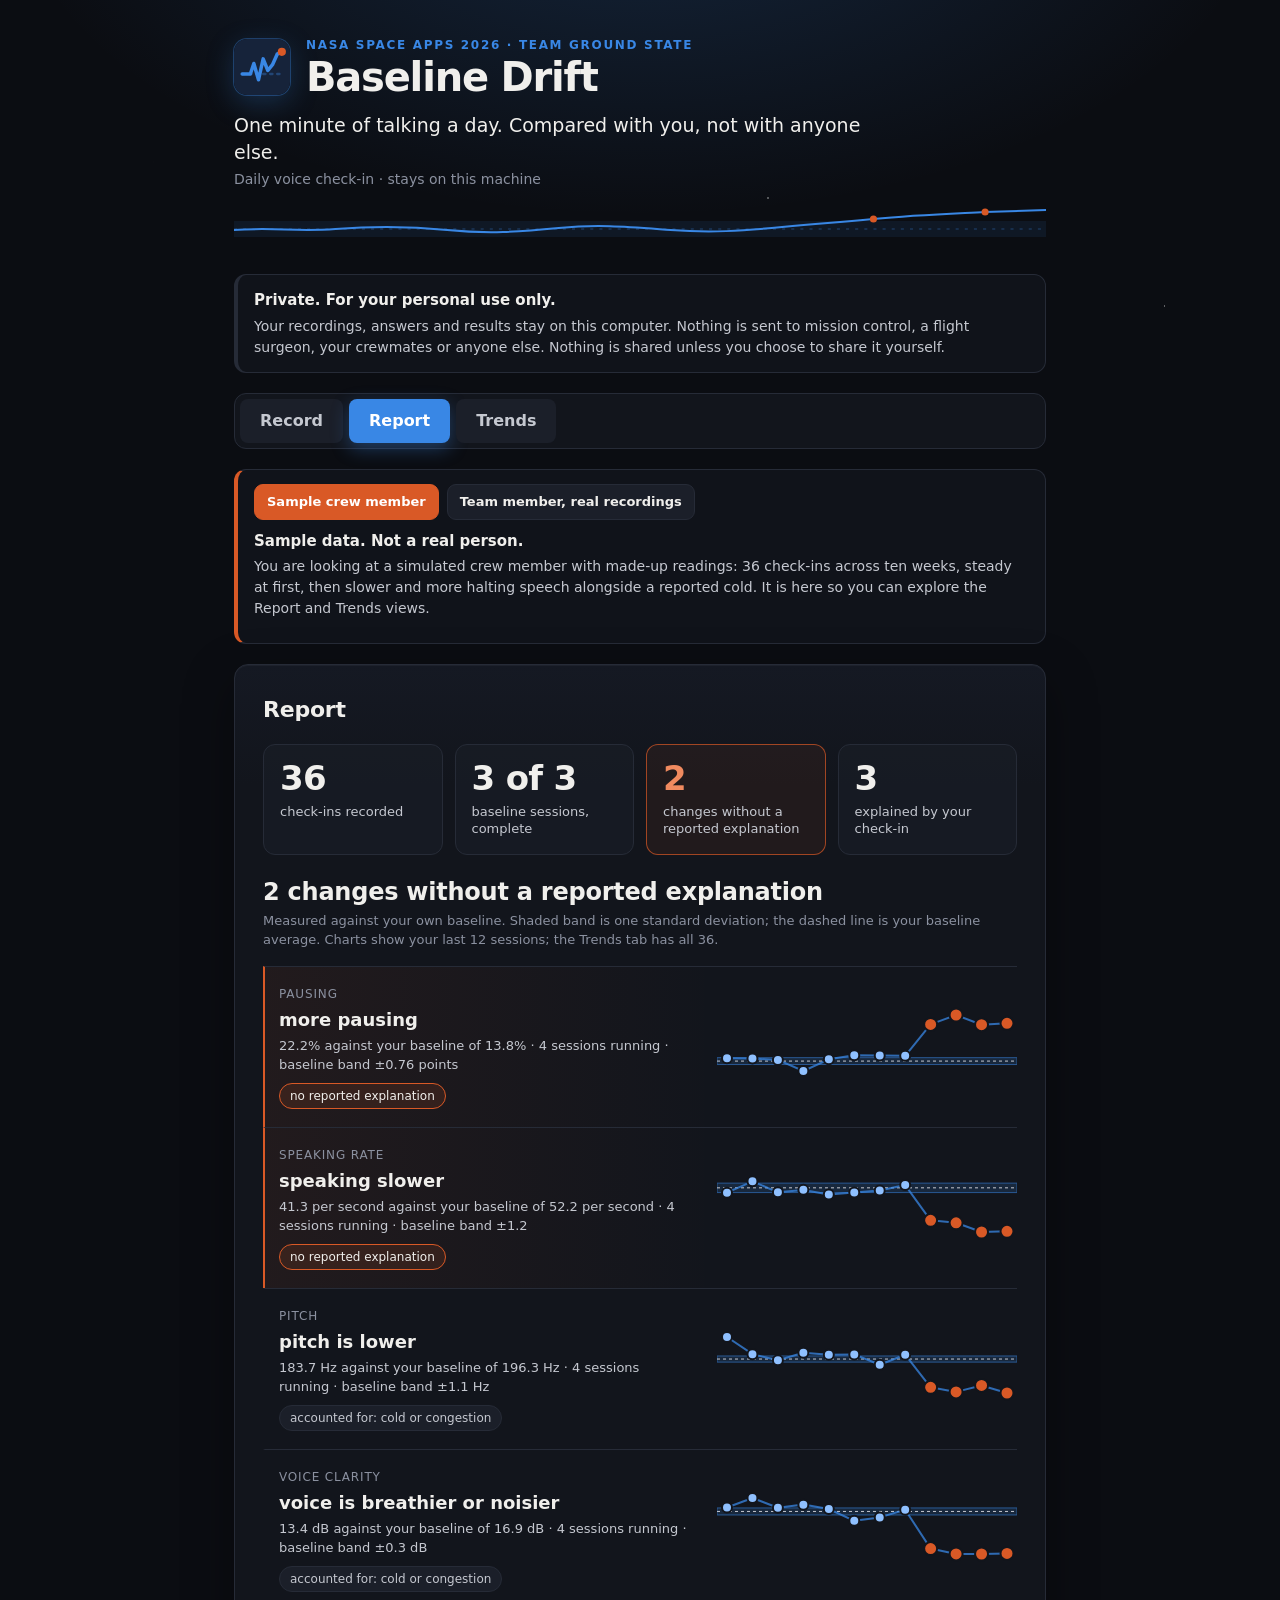
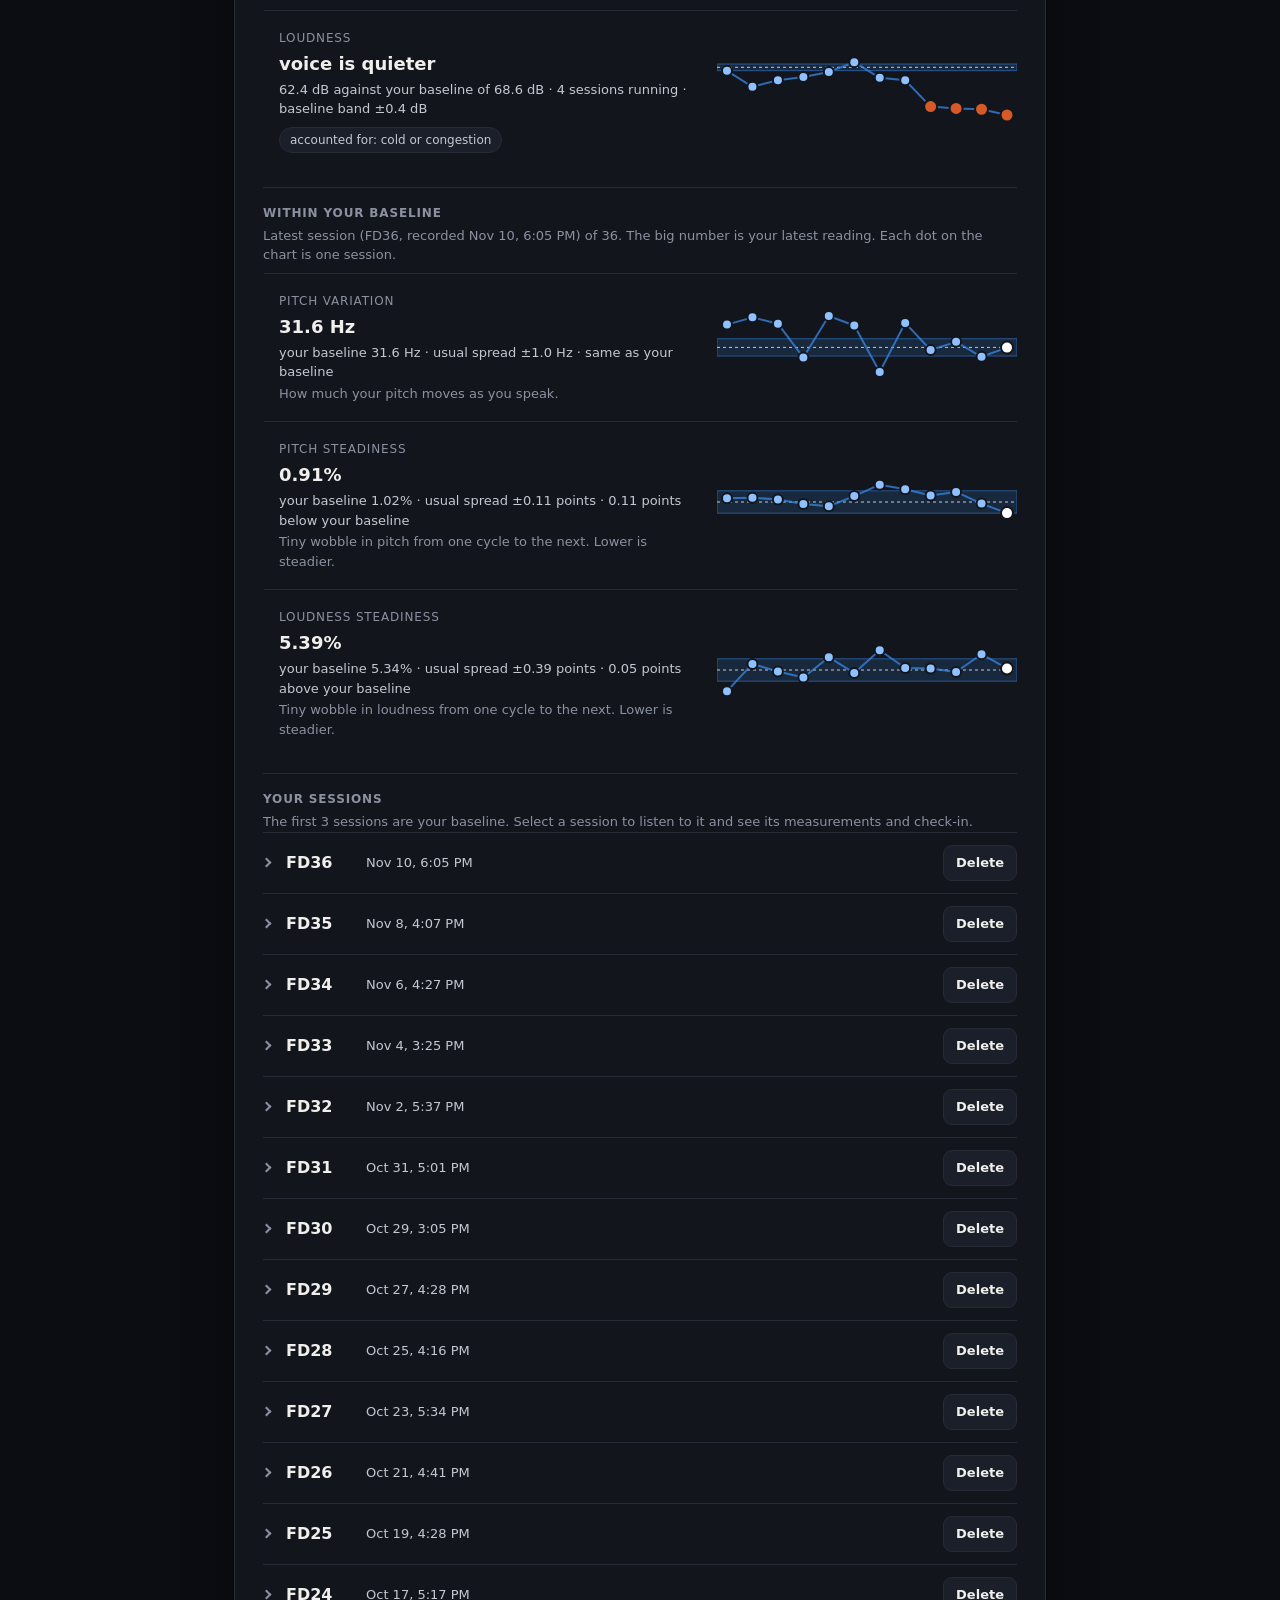
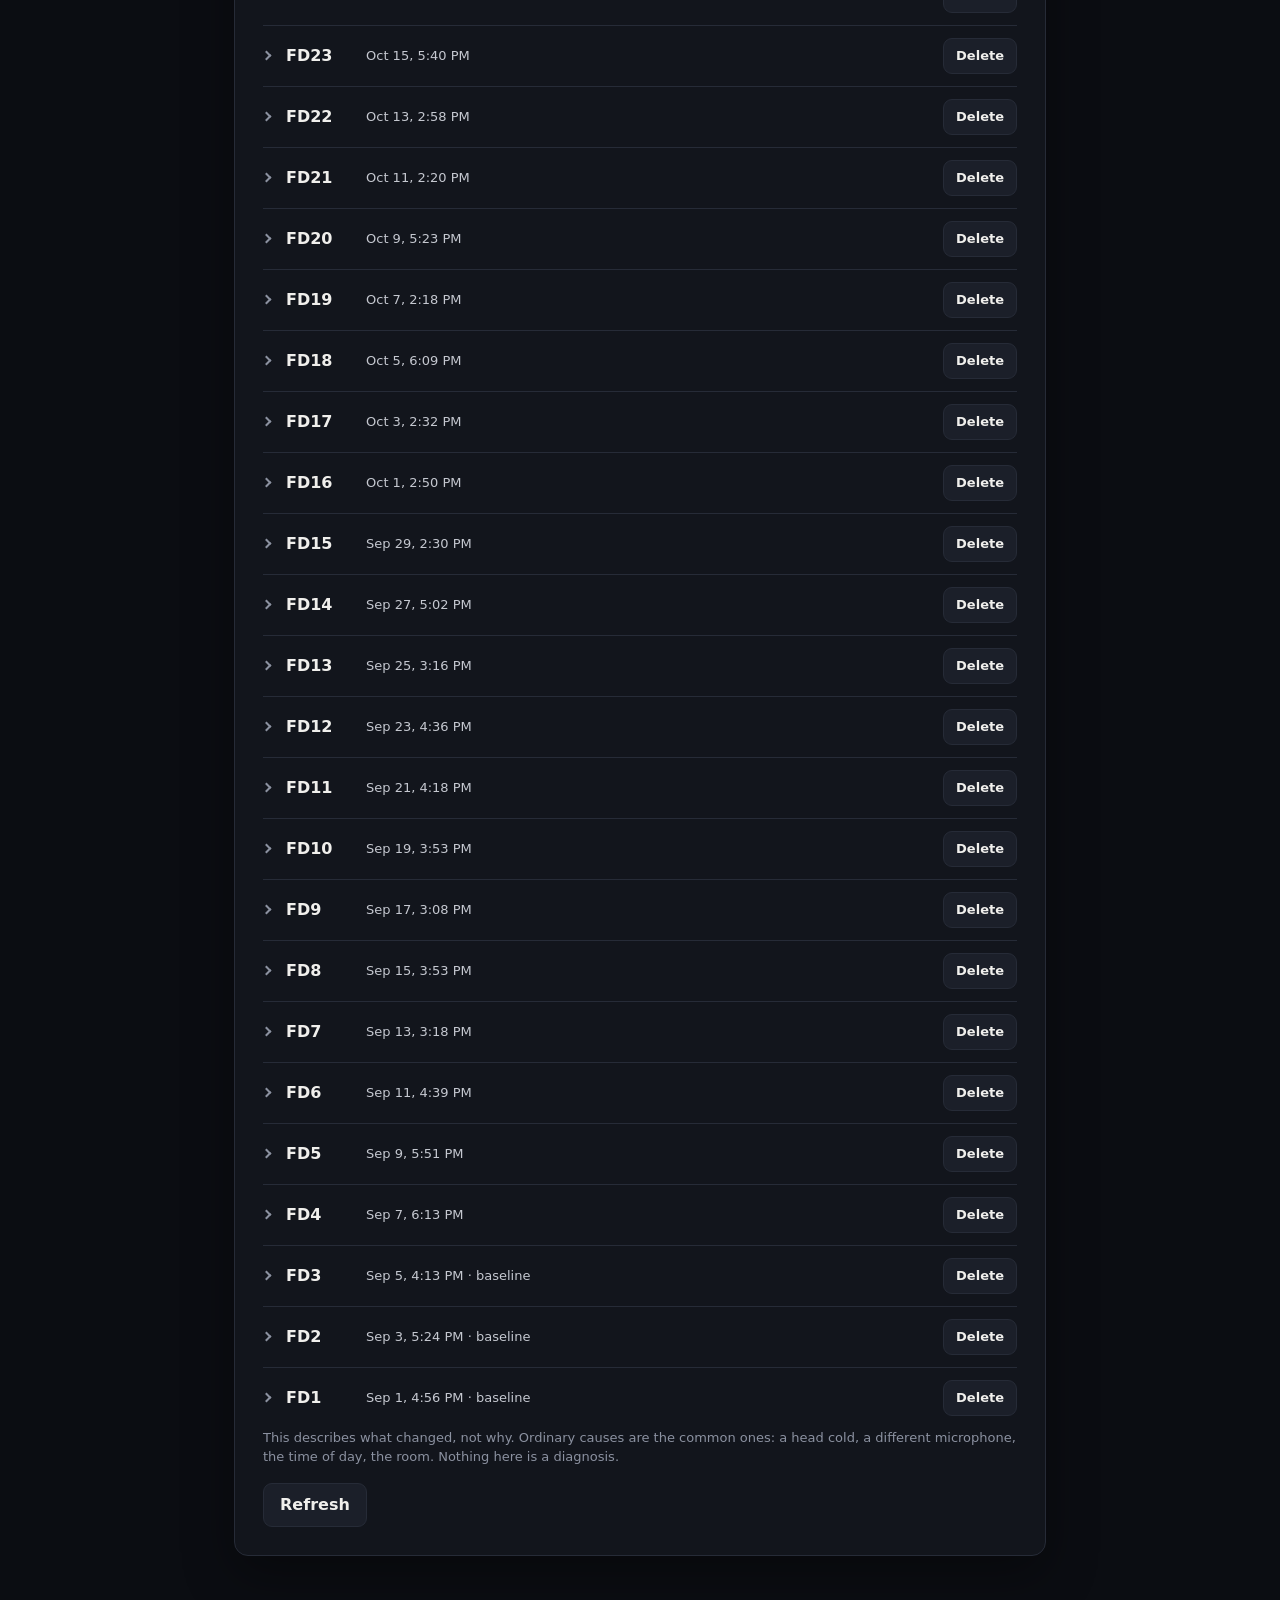
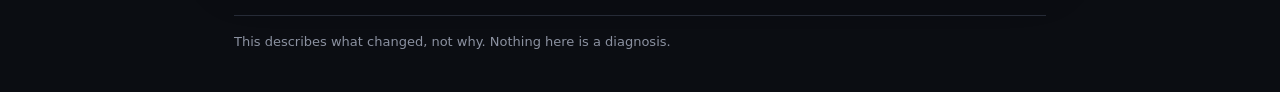
==== docs/try/index.html @ 5d450f28 "A bolder, more finished look for the app A brand mark and header, a night-sky page, raised panels, a" ====
<!doctype html>
<html lang="en">
<head>
<meta charset="utf-8">
<meta name="viewport" content="width=device-width, initial-scale=1">
<link rel="icon" href="data:image/svg+xml,%3Csvg%20xmlns='http://www.w3.org/2000/svg'%20viewBox='0%200%2032%2032'%3E%3Crect%20width='32'%20height='32'%20rx='6'%20fill='%23121211'/%3E%3Cpath%20d='M6%2020L11%2020L13%2010L16%2024L19%2014L22%2020L26%2020'%20fill='none'%20stroke='%233987e5'%20stroke-width='2.5'%20stroke-linecap='round'%20stroke-linejoin='round'/%3E%3C/svg%3E">
<title>Baseline Drift</title>
<link rel="stylesheet" href="styles.css">
</head>
<body>
<main class="wrap">
  <header class="masthead">
    <div class="brand">
      <svg class="mark" viewBox="0 0 48 48" aria-hidden="true">
        <rect width="48" height="48" rx="11" fill="#16233a"/>
        <path d="M7 30H41" stroke="#3987e5" stroke-opacity="0.35" stroke-width="2" stroke-dasharray="2 4" stroke-linecap="round"/>
        <path d="M7 30H14L17 21L21 35L25 17L29 27L33 22L37 13L41 11" fill="none" stroke="#3987e5" stroke-width="3" stroke-linecap="round" stroke-linejoin="round"/>
        <circle cx="41" cy="11" r="3.5" fill="#d95926"/>
      </svg>
      <div>
        <p class="eyebrow">NASA Space Apps 2026 · Team Ground State</p>
        <h1>Baseline Drift</h1>
      </div>
    </div>
    <p class="tagline">One minute of talking a day. Compared with you, not with anyone else.</p>
    <p id="masthead-sub" class="sub">Daily voice check-in · stays on this machine</p>
    <svg class="horizon" viewBox="0 0 800 46" preserveAspectRatio="none" aria-hidden="true">
      <rect x="0" y="15" width="800" height="16" fill="#3987e5" opacity="0.09"/>
      <path d="M0 23H800" stroke="#3987e5" stroke-opacity="0.4" stroke-dasharray="3 6"/>
      <path class="trace" d="M0 24C40 21 60 26 100 23S170 20 210 24S280 26 320 22S390 21 430 24S500 25 540 21S590 17 630 13S700 8 740 6L800 4" fill="none" stroke="#3987e5" stroke-width="2" stroke-linecap="round"/>
      <circle cx="630" cy="13" r="3.5" fill="#d95926"/><circle cx="740" cy="6" r="3.5" fill="#d95926"/>
    </svg>
  </header>
  <aside id="privacy" class="privacy" aria-label="Privacy">
    <p id="privacy-title" class="privacy-title">Private. For your personal use only.</p>
    <p id="privacy-body">Your recordings, answers and results stay on this computer. Nothing is sent to mission control, a flight surgeon, your crewmates or anyone else. Nothing is shared unless you choose to share it yourself.</p>
  </aside>
  <nav class="tabs" aria-label="Sections">
    <button id="nav-record" type="button" class="secondary" aria-current="page">Record</button>
    <button id="nav-report" type="button" class="secondary">Report</button>
    <button id="nav-trends" type="button" class="secondary">Trends</button>
    <button id="sample-on" type="button" class="secondary sample-link">See a sample report</button>
  </nav>
  <aside id="sample-banner" class="privacy sample" aria-label="Sample data" hidden>
    <div id="dataset-switch" class="actions" role="group" aria-label="Whose data to show" hidden>
      <button type="button" class="secondary small dataset" data-dataset="sample" aria-pressed="true">Sample crew member</button>
      <button type="button" class="secondary small dataset" data-dataset="real" aria-pressed="false">Team member, real recordings</button>
    </div>
    <p id="sample-title" class="privacy-title">Sample data. Not a real person.</p>
    <p id="sample-body">You are looking at a simulated crew member with made-up readings: 36 check-ins across ten weeks, steady at first, then slower and more halting speech alongside a reported cold. It is here so you can explore the Report and Trends views.</p>
    <div class="actions"><button id="sample-off" type="button" class="secondary">Back to my own data</button></div>
  </aside>
  <section id="record" class="panel" aria-labelledby="record-title">
    <h2 id="record-title">Record</h2>
    <aside class="privacy" aria-label="About this preview">
      <p class="privacy-title">Try the check-in here. Your voice is not measured or kept.</p>
      <p>You can record the three takes, play them back and fill in the check-in. The audio never leaves this browser tab and is discarded. Measuring a voice needs Baseline Drift running on your own computer, which is also what keeps recordings private, so the report you see afterwards is the sample. To have your own voice measured without installing anything, open the <a href="https://acmross.github.io/baseline-drift/demo/">hosted demo</a>. To run it privately on your own computer, follow the steps at <a href="https://github.com/acmross/baseline-drift#try-it">https://github.com/acmross/baseline-drift</a>.</p>
    </aside>
    <div class="field">
      <label for="subject">Crew member</label>
      <input id="subject" name="subject" value="AMANDA" autocomplete="off" spellcheck="false">
    </div>
    <div class="field">
      <label for="session-label">Flight day</label>
      <input id="session-label" name="session" type="number" min="1" max="9999" step="1" value="1" inputmode="numeric" autocomplete="off">
    </div>
    <ol id="take-steps" class="steps">
      <li class="step" data-take="vowel">
        <span class="step-n">1</span>
        <div class="step-body">
          <p class="step-title">Sustained "ah" <span class="step-len">about 5 seconds</span></p>
          <p id="vowel-instruction" class="instruction">Take a normal breath and hold 'ah' at a comfortable, steady pitch and volume until you run out of comfortable breath.</p>
        </div>
        <div class="step-side">
          <span class="step-state">Not recorded</span>
          <button type="button" class="secondary take-button" data-take="vowel">Record</button>
        </div>
      </li>
      <li class="step" data-take="passage">
        <span class="step-n">2</span>
        <div class="step-body">
          <p class="step-title">Fixed passage <span class="step-len">up to 30 seconds</span></p>
          <p class="instruction">Read this aloud at your own pace. There is no need to rush. The text appears when this take begins.</p>
          <div id="passage-text" class="passage" hidden>Commander's log, day forty. Sixteen sunrises today and I just caught three of them. The coffee floats and the plants are leaning toward the window again. We flushed the pump, checked the hatch seals, and measured the garden. The ship is in one piece and the stars are where we left them this evening. Signing off until tomorrow.</div>
        </div>
        <div class="step-side">
          <span class="step-state">Not recorded</span>
          <button type="button" class="secondary take-button" data-take="passage">Record</button>
        </div>
      </li>
      <li class="step" data-take="free">
        <span class="step-n">3</span>
        <div class="step-body">
          <p class="step-title">Free speech <span class="step-len">30 seconds</span></p>
          <p id="free-prompt" class="instruction">Talk through these in your own words. There are no wrong answers.</p>
          <ul class="prompts">
            <li>How did you sleep?</li>
            <li>Any cold, congestion, sore throat or coughing?</li>
            <li>Any unusual pain or discomfort?</li>
            <li>Anything else about how you are doing today?</li>
          </ul>
        </div>
        <div class="step-side">
          <span class="step-state">Not recorded</span>
          <button type="button" class="secondary take-button" data-take="free">Record</button>
        </div>
      </li>
    </ol>
    <p id="record-error" class="error" role="alert" hidden></p>
    <div id="take-live">
    <p id="take-status" role="status" aria-live="polite">Record each take with its own button, in any order. Save the session when you are done.</p>
    <canvas id="scope" class="scope" width="640" height="72" aria-hidden="true"></canvas>
    <div id="level-meter" class="meter" role="meter" aria-label="Microphone level"
         aria-valuemin="0" aria-valuemax="100" aria-valuenow="0"><span></span></div>
    <div id="take-countdown" aria-live="assertive" hidden></div>
    </div>
    <div class="actions">
      <button id="save-session" type="button" disabled>Save session</button>
      <button id="to-checkin" type="button" class="secondary" disabled>Continue to check-in</button>
    </div>
    <div class="actions">
      <button id="retry-upload" type="button" class="secondary" hidden>Retry upload</button>
      <button id="replace-session" type="button" class="secondary" hidden>Replace saved session</button>
    </div>
  </section>
  <section id="checkin" class="panel" hidden aria-labelledby="checkin-title">
    <h2 id="checkin-title">Check-in</h2>
    <p class="sub">Tick anything that applies today, or leave it all blank. Answers are context, not a diagnosis.</p>
    <form id="checkin-form">
      <fieldset class="checks">
        <legend>Today I have</legend>
        <label class="check"><input type="checkbox" data-field="cold_or_congestion" value="a cold"> A cold</label>
        <label class="check"><input type="checkbox" data-field="cold_or_congestion" value="congestion"> Congestion</label>
        <label class="check"><input type="checkbox" data-field="cold_or_congestion" value="a sore throat"> A sore throat</label>
        <label class="check"><input type="checkbox" data-field="cough" value="coughing"> Coughing</label>
        <label class="check"><input type="checkbox" id="pain-check" data-field="unusual_pain" value="unusual pain"> Unusual pain or discomfort</label>
      </fieldset>
      <div class="field" id="pain-where-field" hidden>
        <label for="pain-where">Where is the pain?</label>
        <input id="pain-where" autocomplete="off">
      </div>
      <fieldset class="checks">
        <legend>Recording setup</legend>
        <label class="check"><input type="checkbox" data-field="setup_changed" value="different"> Different microphone or room than usual</label>
      </fieldset>
      <fieldset class="checks">
        <legend>Position while recording</legend>
        <label class="check"><input type="radio" name="posture" data-field="posture" value="sitting"> Sitting</label>
        <label class="check"><input type="radio" name="posture" data-field="posture" value="standing"> Standing</label>
        <label class="check"><input type="radio" name="posture" data-field="posture" value="reclined"> Reclined</label>
        <label class="check"><input type="radio" name="posture" data-field="posture" value="floating"> Floating</label>
      </fieldset>
      <div class="field">
        <label for="sleep-hours">Hours of sleep last night</label>
        <input id="sleep-hours" data-field="sleep_hours" type="number" min="0" max="24" step="0.5" inputmode="decimal" autocomplete="off">
      </div>
      <div class="field">
        <label for="anything-else">Anything else worth recording</label>
        <input id="anything-else" data-field="anything_else" autocomplete="off">
      </div>
      <div class="actions">
        <button id="checkin-save" type="submit">Save check-in</button>
        <button id="to-report" type="button" class="secondary" disabled>Open report</button>
      </div>
    </form>
  </section>
  <section id="report" class="panel" hidden aria-labelledby="report-title">
    <h2 id="report-title">Report</h2>
    <div id="report-stats" class="stats" hidden></div>
    <div id="report-headline" class="headline"></div>
    <p id="baseline-note" class="sub"></p>
    <div id="report-list" class="report-list"></div>
    <div class="actions">
      <button id="report-refresh" type="button" class="secondary">Refresh</button>
    </div>
  </section>
  <section id="trends" class="panel" hidden aria-labelledby="trends-title">
    <h2 id="trends-title">Trends</h2>
    <p class="sub">Each measure over time, against your own baseline. Shaded band is one standard deviation around your baseline average.</p>
    <div class="actions" role="group" aria-label="Group readings by">
      <button type="button" class="secondary trend-group" data-group="session" aria-pressed="true">Every session</button>
      <button type="button" class="secondary trend-group" data-group="week" aria-pressed="false">Weekly average</button>
      <button type="button" class="secondary trend-group" data-group="month" aria-pressed="false">Monthly average</button>
    </div>
    <p id="trends-note" class="sub"></p>
    <div id="trends-list" class="report-list"></div>
  </section>
  <div id="status" role="status" aria-live="polite"></div>
  <dialog id="confirm-delete" aria-labelledby="confirm-delete-title">
    <form method="dialog">
      <h2 id="confirm-delete-title">Delete this session?</h2>
      <p id="confirm-delete-text"></p>
      <div class="actions">
        <button value="cancel" class="secondary" autofocus>Cancel</button>
        <button value="delete" class="danger">Delete session</button>
      </div>
    </form>
  </dialog>
  <footer class="footer">
    <p class="sub">This describes what changed, not why. Nothing here is a diagnosis.</p>
  </footer>
</main>
<script>window.BASELINE_DRIFT_STATIC = true;</script>
<script src="app.js"></script>
</body>
</html>
---- docs/try/styles.css ----
:root {
  --surface-0: #121211;
  --surface-1: #1a1a19;
  --surface-2: #232322;
  --text-primary: #f0efec;
  --text-secondary: #c3c2b7;
  --text-muted: #8a897f;
  --series-1: #3987e5;
  --series-1-strong: #2f6fc4;
  --accent: #d95926;
  --line: #32322f;
  --line-strong: #6f6f69;
  --space-1: 4px;
  --space-2: 8px;
  --space-3: 16px;
  --space-4: 24px;
  --space-5: 40px;
  --radius: 6px;
}
* { box-sizing: border-box; }
body {
  margin: 0; background: var(--surface-0); color: var(--text-primary);
  font: 15px/1.5 ui-sans-serif, system-ui, -apple-system, "Segoe UI", sans-serif;
}
.wrap { max-width: 760px; margin: 0 auto; padding: var(--space-5) var(--space-4); }
.masthead { border-bottom: 1px solid var(--line); padding-bottom: var(--space-3); margin-bottom: var(--space-4); }
h1 { font-size: 19px; margin: 0 0 var(--space-1); font-weight: 600; letter-spacing: -0.01em; }
.sub { color: var(--text-muted); font-size: 13px; margin: 0; }
h2 { font-size: 16px; margin: 0 0 var(--space-3); font-weight: 600; }
.panel { background: var(--surface-1); border: 1px solid var(--line); border-radius: var(--radius); padding: var(--space-4); }
#status { margin-top: var(--space-3); color: var(--text-secondary); font-size: 13px; min-height: 1.5em; }
button {
  min-height: 44px; min-width: 44px; padding: 0 var(--space-3);
  background: var(--series-1-strong); color: #fff; border: 0; border-radius: var(--radius);
  font: inherit; cursor: pointer;
}
button.secondary { background: var(--surface-2); color: var(--text-primary); border: 1px solid var(--line); }
button:disabled { opacity: 0.45; cursor: not-allowed; }
button:focus-visible, a:focus-visible { outline: 2px solid var(--text-primary); outline-offset: 2px; }
a { color: var(--series-1); }
.field { display: grid; gap: var(--space-1); margin-bottom: var(--space-3); }
label { font-size: 12px; text-transform: uppercase; letter-spacing: 0.07em; color: var(--text-muted); }
input {
  min-height: 44px; padding: 0 var(--space-2); background: var(--surface-2);
  color: var(--text-primary); border: 1px solid var(--line-strong); border-radius: var(--radius);
  font: inherit;
}
.instruction { color: var(--text-secondary); font-size: 13px; margin: 0 0 var(--space-2); }
.passage {
  max-height: 190px; overflow-y: auto; margin: var(--space-2) 0 var(--space-3);
  padding: var(--space-3); border: 1px solid var(--line); border-radius: var(--radius);
  background: var(--surface-2); color: var(--text-primary); font-size: 15px; line-height: 1.7;
}
#take-countdown {
  display: flex; align-items: center; justify-content: center; min-height: 56px;
  margin-top: var(--space-3); color: var(--text-primary); font-size: 28px; font-weight: 600;
}
#take-countdown[hidden] { display: none; }
.error {
  margin: var(--space-2) 0 0; padding: var(--space-2) var(--space-3);
  border-left: 2px solid var(--accent); background: var(--surface-2);
  color: var(--text-primary); font-size: 13px;
}
.error[hidden] { display: none; }
.meter { height: 8px; background: var(--surface-2); border-radius: 4px; overflow: hidden; margin: var(--space-3) 0; }
.meter span { display: block; height: 100%; width: 0; background: var(--series-1); transition: width 80ms linear; }
.actions { display: flex; flex-wrap: wrap; gap: var(--space-2); margin-top: var(--space-3); }
.tabs { display: flex; gap: var(--space-2); margin: 0 0 20px; }
.tabs button[aria-current="page"] { background: var(--series-1); border-color: var(--series-1); color: #fff; }
.footer { margin-top: var(--space-4); border-top: 1px solid var(--line); padding-top: var(--space-3); }
.headline { font-size: 17px; font-weight: 600; margin: var(--space-3) 0 var(--space-1); }
.report-list { margin-top: var(--space-3); }
.row {
  display: flex; gap: var(--space-4); align-items: center; justify-content: space-between;
  padding: var(--space-3) 0 var(--space-3) 14px; border-top: 1px solid var(--line);
  border-left: 2px solid transparent;
}
.row.open-row { border-left-color: var(--accent); }
.row .label { font-size: 12px; text-transform: uppercase; letter-spacing: 0.07em; color: var(--text-muted); margin-bottom: 3px; }
.row .phrase { font-size: 16px; font-weight: 600; margin-bottom: 3px; }
.row .detail { color: var(--text-secondary); font-size: 13px; }
.tag { display: inline-block; margin-top: var(--space-2); font-size: 12px; padding: 2px 8px; border-radius: 3px; border: 1px solid var(--line); background: var(--surface-2); }
.tag.explained { color: var(--text-secondary); }
.tag.open { color: var(--text-primary); border-color: var(--accent); }
.spark { flex: 0 0 auto; }
.stable-list { margin-top: var(--space-3); padding-top: var(--space-3); border-top: 1px solid var(--line); }
.stable-list h3 { margin: 0 0 var(--space-1); font-size: 12px; text-transform: uppercase; letter-spacing: 0.07em; color: var(--text-muted); }
.band { fill: rgba(57, 135, 229, 0.16); stroke: rgba(57, 135, 229, 0.55); stroke-width: 1; }
.meanline { stroke: var(--text-secondary); stroke-width: 1; stroke-dasharray: 3 3; opacity: 1; }
.series { fill: none; stroke: var(--series-1); stroke-width: 2; stroke-linejoin: round; stroke-linecap: round; opacity: 0.75; }
.dot { fill: #8fc0ff; stroke: var(--surface-1); stroke-width: 2; }
.dot.latest { fill: #ffffff; }
.dot.flag { fill: var(--accent); }
@media (prefers-reduced-motion: reduce) { * { transition: none !important; animation: none !important; } }

/* One card per take, so it is always clear which take is live. */
.steps { list-style: none; padding: 0; margin: var(--space-3) 0; display: flex; flex-direction: column; gap: var(--space-2); }
.step { display: flex; gap: var(--space-3); align-items: flex-start; padding: var(--space-3); border: 1px solid var(--line); border-radius: 8px; }
.step.active { border-color: var(--series-1); }
.step-n { flex: 0 0 28px; height: 28px; border-radius: 50%; background: var(--surface-2); display: grid; place-items: center; font-size: 13px; font-weight: 600; }
.step.active .step-n, .step.done .step-n { background: var(--series-1); color: #fff; }
.step-body { flex: 1 1 auto; min-width: 0; }
.step-title { margin: 0 0 4px; font-weight: 600; }
.step-len { margin-left: 8px; font-weight: 400; font-size: 13px; color: var(--text-secondary); }
.step-side { flex: 0 0 auto; display: flex; flex-direction: column; align-items: flex-end; gap: 10px; }
.step-state { flex: 0 0 auto; font-size: 12px; letter-spacing: 0.06em; text-transform: uppercase; color: var(--text-secondary); }
.step.active .step-state { color: var(--text-primary); }

/* Check-in: tick any that apply. Each option is a pill with its own box. */
.checks { border: 0; padding: 0; margin: 0 0 var(--space-3); display: flex; flex-wrap: wrap; gap: 8px; }
.checks legend { width: 100%; padding: 0; margin-bottom: 8px; font-size: 12px; text-transform: uppercase; letter-spacing: 0.07em; color: var(--text-muted); }
.check { display: inline-flex; align-items: center; gap: 8px; min-height: 44px; padding: 0 14px; border: 1px solid var(--line-strong); border-radius: 999px; background: var(--surface-2); color: var(--text-primary); font-size: 14px; text-transform: none; letter-spacing: 0; cursor: pointer; }
.check input { min-height: 0; width: 18px; height: 18px; margin: 0; padding: 0; accent-color: var(--series-1); }
.check:has(input:checked) { border-color: var(--series-1); }
.check:focus-within { outline: 2px solid var(--text-primary); outline-offset: 2px; }

/* The privacy promise is the product, so it is stated on every screen. */
.privacy { margin: 0 0 20px; padding: 14px 16px; border: 1px solid var(--line-strong); border-left: 4px solid var(--series-1); border-radius: 8px; background: var(--surface-1); }
.privacy p { margin: 0; font-size: 13px; line-height: 1.5; color: var(--text-secondary); }
.privacy .privacy-title { margin-bottom: 4px; font-size: 14px; font-weight: 600; color: var(--text-primary); }

.prompts { margin: 6px 0 0; padding-left: 18px; color: var(--text-primary); font-size: 14px; line-height: 1.6; }

.row .hint { color: var(--text-muted); margin-top: 2px; }
.stable-list .row:first-of-type { margin-top: var(--space-2); }

/* Trends: one wide chart per measure. */
.trend-group[aria-pressed="true"] { background: var(--series-1); border-color: var(--series-1); color: #fff; }
.trend { padding: var(--space-3) 0; border-top: 1px solid var(--line); }
.trend-head { display: flex; justify-content: space-between; align-items: baseline; gap: var(--space-3); margin-bottom: 6px; }
.trend-head .label { white-space: nowrap; font-size: 12px; text-transform: uppercase; letter-spacing: 0.07em; color: var(--text-muted); }
.trend-head .latest { font-size: 16px; font-weight: 600; }
.trend-head .range { font-size: 13px; color: var(--text-secondary); }
.trend svg { display: block; width: 100%; height: auto; }
.trend .axis { fill: var(--text-muted); font-size: 11px; }
.trend .series { fill: none; stroke: var(--series-1); stroke-width: 2; }

/* Sample mode is always labelled, so made-up data is never mistaken for real. */
.sample-link { margin-left: auto; }
.privacy.sample { border-left-color: var(--accent); }
.privacy.sample .actions { margin-top: 10px; }

.session-row { display: flex; align-items: center; gap: var(--space-3); padding: 10px 0; border-top: 1px solid var(--line); }
.session-name { flex: 0 0 64px; font-weight: 600; text-align: left; }
.session-when { flex: 1 1 auto; color: var(--text-secondary); font-size: 13px; text-align: left; }
button.small { min-height: 36px; padding: 0 12px; font-size: 13px; }
button.danger { background: var(--accent); border-color: var(--accent); color: #fff; }

/* While a take runs, its countdown and level sit inside that take's card. */
#take-live.in-card { margin-top: var(--space-3); padding-top: var(--space-3); border-top: 1px solid var(--line); display: grid; grid-template-columns: auto 1fr; column-gap: var(--space-3); align-items: center; }
#take-live.in-card #take-countdown { grid-row: 1 / span 2; grid-column: 1; min-width: 72px; min-height: 0; margin: 0; font-size: 40px; color: var(--series-1); font-variant-numeric: tabular-nums; }
#take-live.in-card #take-status { grid-column: 2; margin: 0; }
#take-live.in-card .meter { grid-column: 2; margin: var(--space-2) 0 0; }

/* The sample button carries the same orange mark as the sample banner. */
.sample-link { border-left: 3px solid var(--accent) !important; }
.take-audio { display: block; width: 100%; max-width: 420px; height: 36px; margin-top: var(--space-2); color-scheme: dark; }
.session-detail { padding: 0 0 var(--space-3) 80px; }
.session-detail h4 { margin: var(--space-3) 0 6px; font-size: 12px; text-transform: uppercase; letter-spacing: 0.07em; color: var(--text-muted); font-weight: 600; }
.detail-line { display: flex; gap: var(--space-3); align-items: center; padding: 4px 0; font-size: 14px; }
.detail-line .k { flex: 0 0 46%; color: var(--text-secondary); }
.detail-line .v { flex: 1 1 auto; min-width: 0; }
.detail-line .take-audio { margin-top: 0; }
.session-open { flex: 1 1 auto; display: flex; align-items: center; gap: var(--space-3); min-height: 40px; padding: 0 var(--space-2); margin-left: calc(-1 * var(--space-2)); background: none; color: inherit; border: 0; border-radius: var(--radius); font: inherit; cursor: pointer; }
.session-open:hover { background: var(--surface-2); }
.session-arrow { flex: 0 0 auto; width: 7px; height: 7px; border-right: 2px solid var(--text-muted); border-bottom: 2px solid var(--text-muted); transform: rotate(-45deg); transition: transform 120ms; }
.session-open[aria-expanded="true"] .session-arrow { transform: rotate(45deg); }
.session-detail { padding-left: 31px; }
dialog { max-width: 420px; padding: var(--space-4); background: var(--surface-1); color: var(--text-primary); border: 1px solid var(--line-strong); border-radius: 10px; }
dialog::backdrop { background: rgba(0, 0, 0, 0.6); }
dialog p { margin: 0 0 var(--space-3); color: var(--text-secondary); font-size: 14px; line-height: 1.5; }
dialog .actions { justify-content: flex-end; }
#dataset-switch { margin: 0 0 10px; }
#dataset-switch[hidden] { display: none; }
.dataset[aria-pressed="true"] { background: var(--accent); border-color: var(--accent); color: #fff; }

/* ------------------------------------------------------------------------
   Look and feel. Everything above sets structure; this layer sets the
   character: a deep night-sky page, a clear brand, raised panels, and
   controls that respond. No external fonts or images, so it still works
   with the network down.
   ------------------------------------------------------------------------ */
:root {
  --surface-0: #0b0d12;
  --surface-1: #12151c;
  --surface-2: #1b1f29;
  --line: #262b37;
  --line-strong: #4a5263;
  --text-secondary: #c5c8d0;
  --text-muted: #8b91a0;
  --glow: rgba(57, 135, 229, 0.35);
  --radius: 10px;
}
body {
  font-size: 16px;
  background:
    radial-gradient(1px 1px at 12% 18%, rgba(255,255,255,0.55) 50%, transparent 51%),
    radial-gradient(1px 1px at 78% 9%, rgba(255,255,255,0.45) 50%, transparent 51%),
    radial-gradient(1.5px 1.5px at 91% 34%, rgba(255,255,255,0.35) 50%, transparent 51%),
    radial-gradient(1px 1px at 33% 6%, rgba(255,255,255,0.4) 50%, transparent 51%),
    radial-gradient(1px 1px at 6% 52%, rgba(255,255,255,0.3) 50%, transparent 51%),
    radial-gradient(1.5px 1.5px at 60% 22%, rgba(255,255,255,0.3) 50%, transparent 51%),
    radial-gradient(900px 480px at 50% -120px, rgba(57, 135, 229, 0.20), transparent 70%),
    var(--surface-0);
  background-attachment: fixed;
}
.wrap { max-width: 860px; padding-top: 36px; }

/* Brand */
.masthead { border-bottom: 0; padding-bottom: 0; margin-bottom: 22px; }
.brand { display: flex; align-items: center; gap: 16px; }
.mark { flex: 0 0 auto; width: 56px; height: 56px; border-radius: 13px; box-shadow: 0 0 0 1px rgba(57,135,229,0.35), 0 8px 28px rgba(57,135,229,0.25); }
.eyebrow { margin: 0 0 2px; font-size: 12px; font-weight: 600; letter-spacing: 0.14em; text-transform: uppercase; color: var(--series-1); }
h1 { font-size: 40px; line-height: 1.05; font-weight: 700; letter-spacing: -0.03em; margin: 0; }
.tagline { margin: 14px 0 4px; font-size: 19px; line-height: 1.4; color: var(--text-primary); max-width: 34em; }
.masthead .sub { font-size: 14px; }
.horizon { display: block; width: 100%; height: 46px; margin-top: 16px; }
.horizon .trace { stroke-dasharray: 1200; stroke-dashoffset: 1200; animation: draw-trace 2.4s ease-out 0.2s forwards; }
@keyframes draw-trace { to { stroke-dashoffset: 0; } }

/* Panels */
.panel { border-radius: 14px; padding: 28px; background: linear-gradient(180deg, #151923 0%, var(--surface-1) 120px); box-shadow: 0 1px 0 rgba(255,255,255,0.04) inset, 0 18px 50px rgba(0,0,0,0.35); }
h2 { font-size: 22px; letter-spacing: -0.01em; margin-bottom: 18px; }
.privacy { border-radius: 12px; border-color: var(--line); background: rgba(18, 21, 28, 0.8); }
.privacy p { font-size: 14px; }
.privacy .privacy-title { font-size: 15px; }

/* Tabs as one segmented control */
.tabs { gap: 6px; padding: 5px; background: var(--surface-1); border: 1px solid var(--line); border-radius: 12px; align-items: center; }
.tabs button { border: 0; background: transparent; color: var(--text-secondary); border-radius: 8px; padding: 0 20px; font-weight: 600; }
.tabs button:hover:not(:disabled) { background: var(--surface-2); color: var(--text-primary); transform: none; box-shadow: none; }
.tabs button[aria-current="page"] { background: var(--series-1); color: #fff; box-shadow: 0 6px 18px var(--glow); }
.tabs .sample-link { border: 1px solid var(--line) !important; border-left: 3px solid var(--accent) !important; background: transparent; font-weight: 500; }

/* Buttons */
button { border-radius: 9px; font-weight: 600; transition: transform 120ms ease, box-shadow 120ms ease, background 120ms ease; background: linear-gradient(180deg, #4a93ea, #2f6fc4); }
button:hover:not(:disabled) { transform: translateY(-1px); box-shadow: 0 8px 22px var(--glow); }
button:active:not(:disabled) { transform: translateY(0); }
button.secondary { background: var(--surface-2); }
button.secondary:hover:not(:disabled) { border-color: var(--line-strong); box-shadow: 0 6px 18px rgba(0,0,0,0.35); }
button.danger { background: linear-gradient(180deg, #e8693a, #c94d1f); }
.session-open, .session-open:hover { transform: none !important; box-shadow: none !important; font-weight: 400; }
input { border-radius: 9px; background: #0f1218; border-color: var(--line); }
input:focus { outline: 2px solid var(--series-1); outline-offset: 1px; border-color: var(--series-1); }

/* Take cards */
.step { border-radius: 12px; padding: 20px; background: rgba(27, 31, 41, 0.55); transition: border-color 160ms, box-shadow 160ms, background 160ms; }
.step.active { border-color: var(--series-1); background: rgba(57, 135, 229, 0.08); box-shadow: 0 0 0 3px rgba(57,135,229,0.18), 0 14px 40px rgba(57,135,229,0.16); }
.step.done { border-color: rgba(57, 135, 229, 0.45); }
.step-n { flex-basis: 34px; height: 34px; font-size: 15px; background: #0f1218; border: 1px solid var(--line); }
.step.active .step-n, .step.done .step-n { border-color: transparent; background: linear-gradient(180deg, #4a93ea, #2f6fc4); }
.step-title { font-size: 18px; }
.instruction { font-size: 14px; line-height: 1.55; }
.step-state { font-weight: 600; }
.step.active .step-state { color: var(--accent); }
.step.active .step-state::before { content: ""; display: inline-block; width: 9px; height: 9px; margin-right: 8px; border-radius: 50%; background: var(--accent); animation: pulse 1.1s ease-in-out infinite; }
.step.done .step-state { color: #7fb4f3; }
@keyframes pulse { 0%, 100% { opacity: 1; transform: scale(1); } 50% { opacity: 0.35; transform: scale(0.75); } }
.take-button { min-width: 104px; }
.step:not(.done) .take-button:not(:disabled) { background: linear-gradient(180deg, #4a93ea, #2f6fc4); border-color: transparent; color: #fff; }
.passage { font-size: 18px; line-height: 1.75; border-radius: 10px; background: #0f1218; max-height: 240px; }

/* Live voice trace */
.scope { display: none; width: 100%; height: 72px; border-radius: 8px; background: #0f1218; border: 1px solid var(--line); }
#take-live.in-card .scope { display: block; grid-column: 2; margin-top: 10px; }
#take-live.in-card #take-countdown { font-size: 46px; font-weight: 700; min-width: 92px; color: #5aa2f5; text-shadow: 0 0 24px var(--glow); }
.meter { height: 6px; }
.meter span { background: linear-gradient(90deg, #3987e5, #7fb4f3); }

/* Report */
.stats { display: grid; grid-template-columns: repeat(4, minmax(0, 1fr)); gap: 12px; margin-bottom: 22px; }
.stats[hidden] { display: none; }
.stat { padding: 16px; border: 1px solid var(--line); border-radius: 12px; background: rgba(27, 31, 41, 0.55); }
.stat-value { font-size: 34px; line-height: 1.05; font-weight: 700; letter-spacing: -0.02em; font-variant-numeric: tabular-nums; }
.stat-label { margin-top: 6px; font-size: 13px; line-height: 1.35; color: var(--text-secondary); }
.stat.flag { border-color: rgba(217, 89, 38, 0.7); background: rgba(217, 89, 38, 0.08); }
.stat.flag .stat-value { color: #f08a5f; }
.headline { font-size: 24px; line-height: 1.25; letter-spacing: -0.01em; }
.row { padding-top: 18px; padding-bottom: 18px; }
.row .phrase { font-size: 18px; }
.row.open-row { background: linear-gradient(90deg, rgba(217, 89, 38, 0.08), transparent 60%); }
.tag { border-radius: 999px; padding: 3px 10px; }
.tag.open { background: rgba(217, 89, 38, 0.12); }
.check { transition: border-color 120ms, background 120ms; }
.check:has(input:checked) { background: rgba(57, 135, 229, 0.14); }
.trend-head .latest { font-size: 18px; }
dialog { border-radius: 14px; box-shadow: 0 30px 80px rgba(0,0,0,0.6); }
.footer { color: var(--text-muted); }

@media (max-width: 640px) {
  h1 { font-size: 30px; }
  .stats { grid-template-columns: repeat(2, minmax(0, 1fr)); }
  .tabs { flex-wrap: wrap; }
}
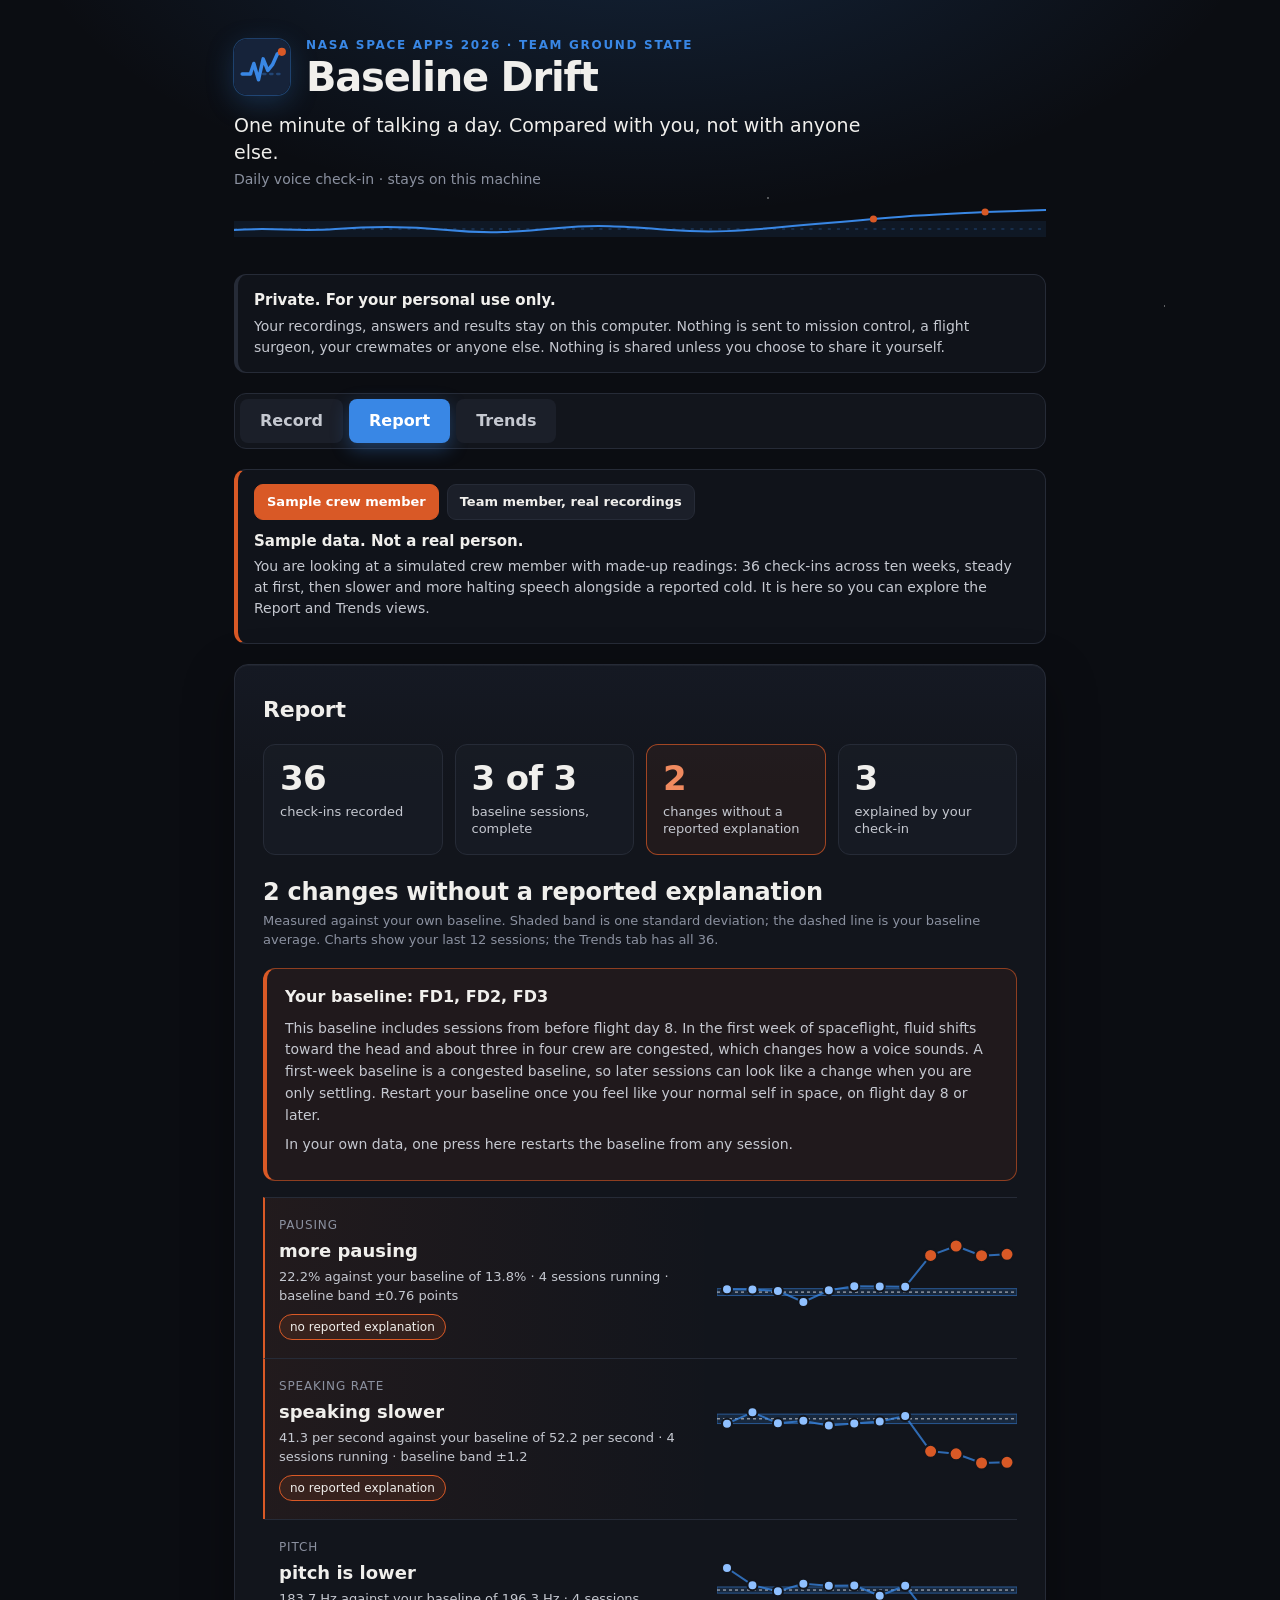
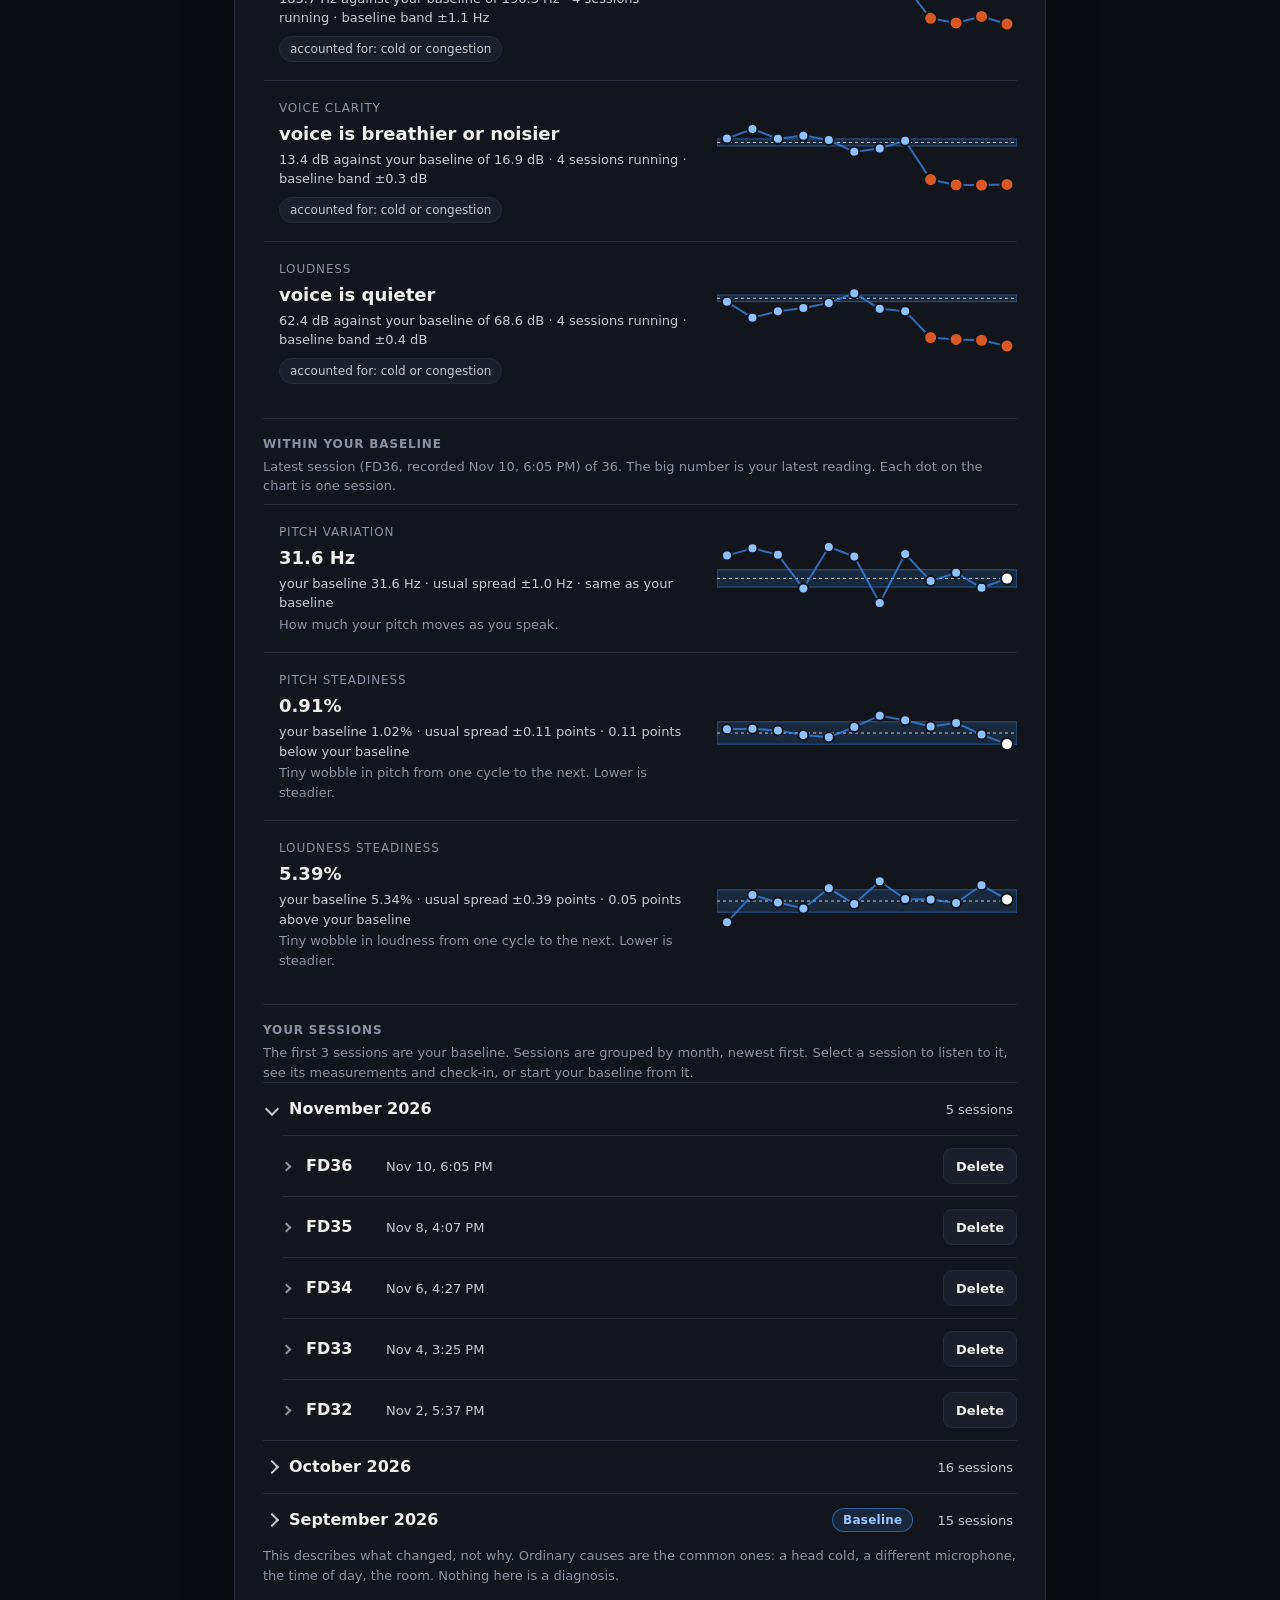
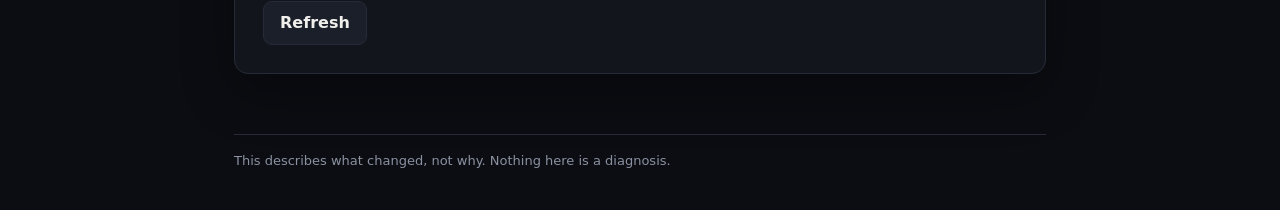
==== commit ea557f7b: "Say plainly that a first-week baseline is a congested one, and restart it in one press The report no" ====
--- a/docs/try/index.html
+++ b/docs/try/index.html
@@ -169,6 +169,7 @@
     <div id="report-stats" class="stats" hidden></div>
     <div id="report-headline" class="headline"></div>
     <p id="baseline-note" class="sub"></p>
+    <div id="baseline-card" class="baseline-card" hidden></div>
     <div id="report-list" class="report-list"></div>
     <div class="actions">
       <button id="report-refresh" type="button" class="secondary">Refresh</button>
--- a/docs/try/styles.css
+++ b/docs/try/styles.css
@@ -292,3 +292,41 @@
   .stats { grid-template-columns: repeat(2, minmax(0, 1fr)); }
   .tabs { flex-wrap: wrap; }
 }
+
+/* Sessions fold into one group per month. */
+.year { margin: 22px 0 6px; font-size: 20px; font-weight: 700; letter-spacing: -0.01em; }
+.month { border-top: 1px solid var(--line); }
+.month > summary { display: flex; align-items: center; gap: 12px; min-height: 52px; padding: 0 4px; cursor: pointer; list-style: none; border-radius: 8px; }
+.month > summary::-webkit-details-marker { display: none; }
+.month > summary::before { content: ""; flex: 0 0 auto; width: 8px; height: 8px; border-right: 2px solid var(--text-secondary); border-bottom: 2px solid var(--text-secondary); transform: rotate(-45deg); transition: transform 120ms; }
+.month[open] > summary::before { transform: rotate(45deg); }
+.month > summary:hover { background: var(--surface-2); }
+.month > summary:focus-visible { outline: 2px solid var(--text-primary); outline-offset: 2px; }
+.month-name { font-size: 16px; font-weight: 600; }
+.month-count { font-size: 13px; color: var(--text-secondary); font-variant-numeric: tabular-nums; }
+.month .session-row { margin-left: 20px; }
+.month .session-detail { margin-left: 20px; }
+.baseline-move { margin-top: 14px; }
+.stable-list > button.small { margin: 4px 0 12px; }
+
+/* Baseline sessions stand out; sessions before the baseline step back. */
+.badge { flex: 0 0 auto; padding: 2px 10px; border-radius: 999px; font-size: 12px; font-weight: 600; letter-spacing: 0.02em; white-space: nowrap; }
+.badge.baseline { color: #9cc6fa; background: rgba(57, 135, 229, 0.16); border: 1px solid rgba(57, 135, 229, 0.6); }
+.badge.earlier { color: var(--text-muted); border: 1px solid var(--line); }
+.session-row.is-baseline { border-left: 3px solid var(--series-1); padding-left: 10px; background: linear-gradient(90deg, rgba(57, 135, 229, 0.10), transparent 55%); }
+.session-row.is-earlier .session-name, .session-row.is-earlier .session-when { color: var(--text-muted); }
+.session-when { flex: 0 1 auto; }
+.session-open .badge { margin-left: 4px; }
+.month > summary .badge { margin-left: auto; }
+.month > summary .month-count { margin-left: 12px; }
+.month > summary .month-name + .month-count { margin-left: auto; }
+
+/* Where the baseline is, why the first week is a poor one, and how to restart it. */
+.baseline-card { margin: 18px 0 6px; padding: 16px 18px; border: 1px solid var(--line); border-left: 4px solid var(--series-1); border-radius: 12px; background: rgba(27, 31, 41, 0.55); }
+.baseline-card[hidden] { display: none; }
+.baseline-card.warn { border-color: rgba(217, 89, 38, 0.6); border-left-color: var(--accent); background: rgba(217, 89, 38, 0.07); }
+.baseline-card p { margin: 0 0 8px; font-size: 14px; line-height: 1.55; color: var(--text-secondary); }
+.baseline-card .baseline-title { font-size: 16px; font-weight: 600; color: var(--text-primary); }
+.baseline-card .actions { margin-top: 12px; align-items: center; }
+select { min-height: 44px; padding: 0 12px; background: #0f1218; color: var(--text-primary); border: 1px solid var(--line); border-radius: 9px; font: inherit; }
+select:focus { outline: 2px solid var(--series-1); outline-offset: 1px; }
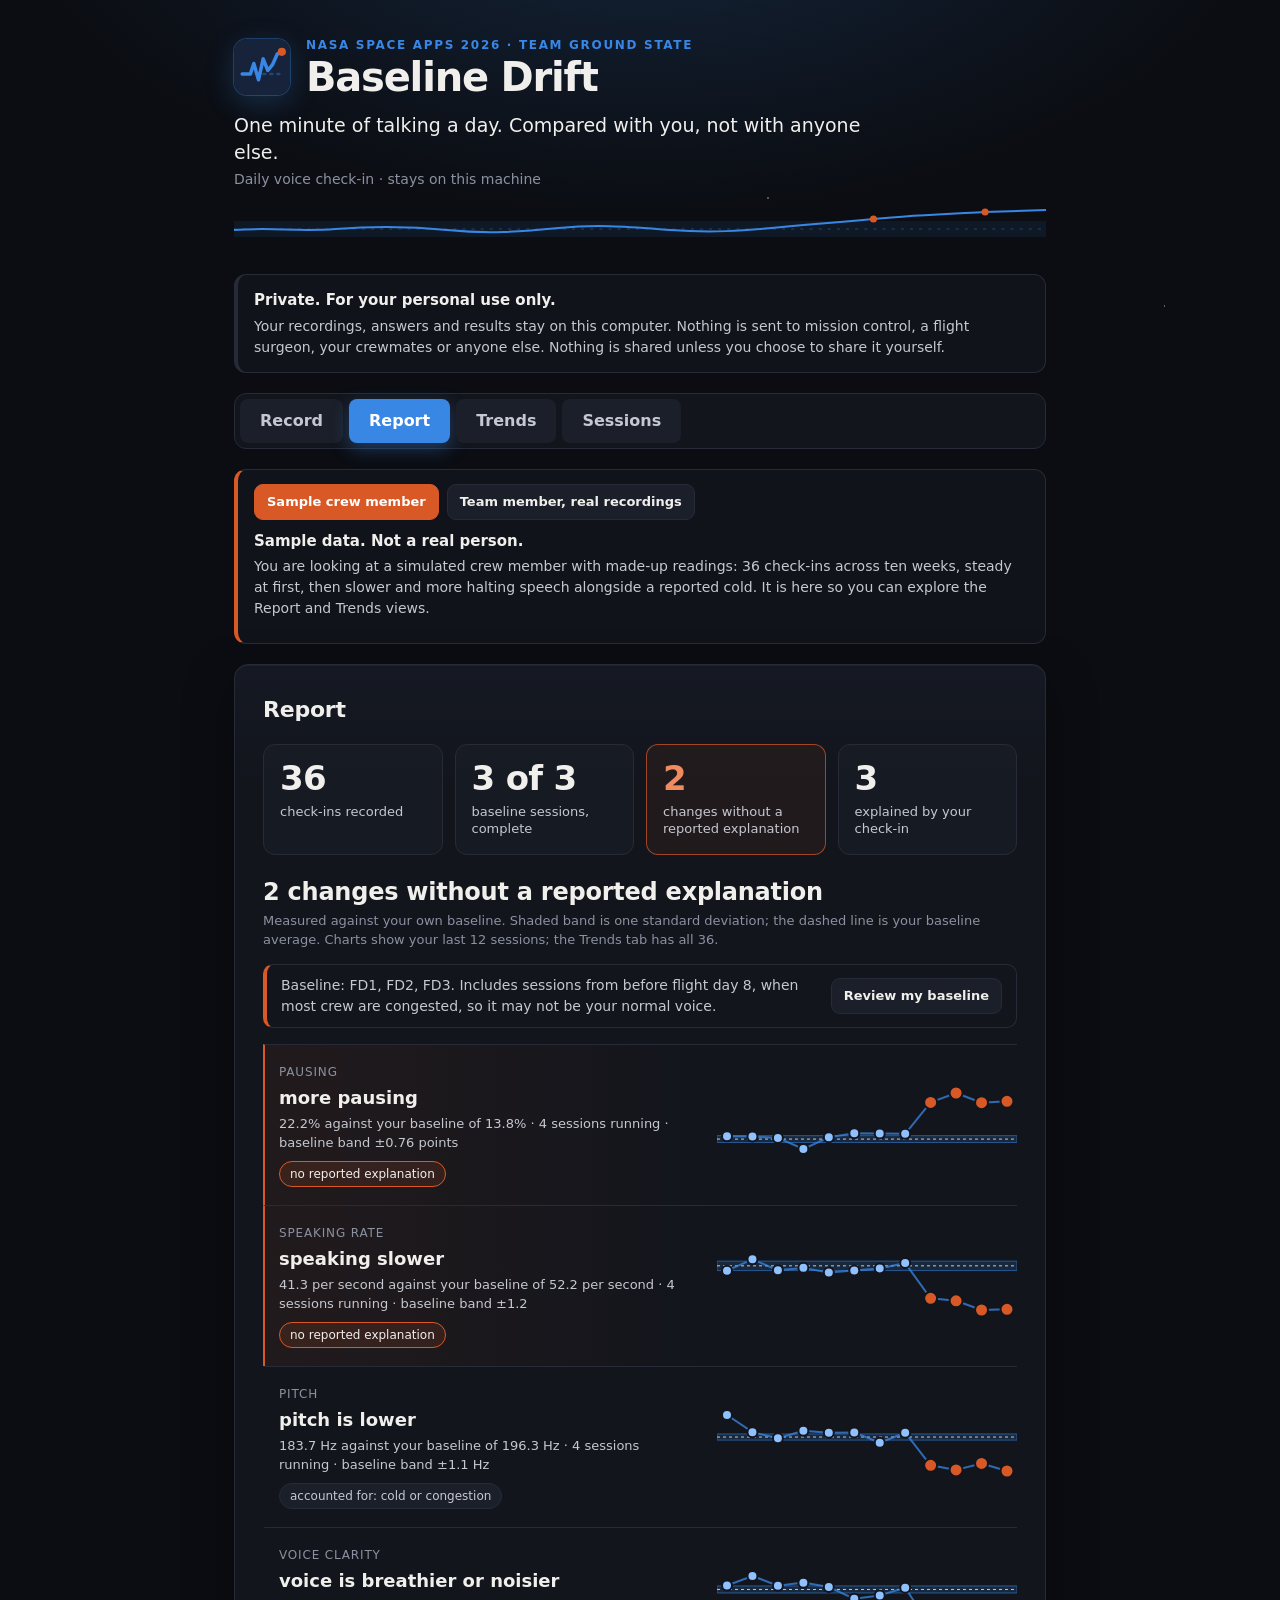
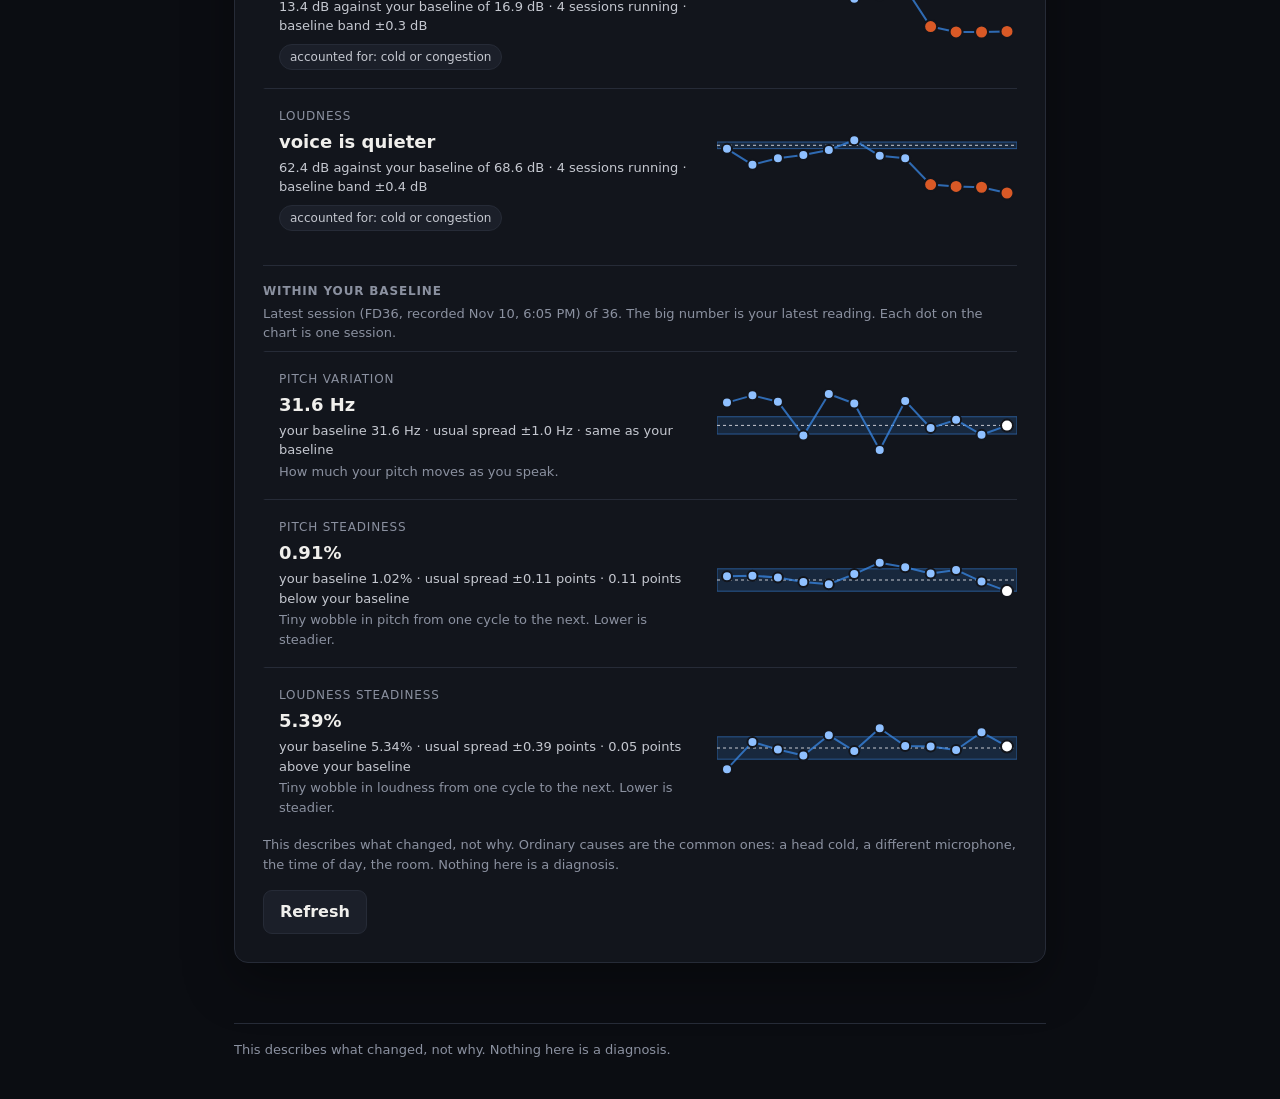
==== commit f14c5abe: "Give sessions and the baseline their own tab; keep the report to the results The report was carrying" ====
--- a/docs/try/index.html
+++ b/docs/try/index.html
@@ -39,6 +39,7 @@
     <button id="nav-record" type="button" class="secondary" aria-current="page">Record</button>
     <button id="nav-report" type="button" class="secondary">Report</button>
     <button id="nav-trends" type="button" class="secondary">Trends</button>
+    <button id="nav-sessions" type="button" class="secondary">Sessions</button>
     <button id="sample-on" type="button" class="secondary sample-link">See a sample report</button>
   </nav>
   <aside id="sample-banner" class="privacy sample" aria-label="Sample data" hidden>
@@ -169,11 +170,17 @@
     <div id="report-stats" class="stats" hidden></div>
     <div id="report-headline" class="headline"></div>
     <p id="baseline-note" class="sub"></p>
-    <div id="baseline-card" class="baseline-card" hidden></div>
+    <div id="baseline-strip" class="baseline-strip" hidden></div>
     <div id="report-list" class="report-list"></div>
     <div class="actions">
       <button id="report-refresh" type="button" class="secondary">Refresh</button>
     </div>
+  </section>
+  <section id="sessions" class="panel" hidden aria-labelledby="sessions-title">
+    <h2 id="sessions-title">Sessions and baseline</h2>
+    <p class="sub">Every check-in you have saved, and the sessions your baseline is built from.</p>
+    <div id="baseline-card" class="baseline-card" hidden></div>
+    <div id="sessions-list"></div>
   </section>
   <section id="trends" class="panel" hidden aria-labelledby="trends-title">
     <h2 id="trends-title">Trends</h2>
--- a/docs/try/styles.css
+++ b/docs/try/styles.css
@@ -306,7 +306,7 @@
 .month-count { font-size: 13px; color: var(--text-secondary); font-variant-numeric: tabular-nums; }
 .month .session-row { margin-left: 20px; }
 .month .session-detail { margin-left: 20px; }
-.baseline-move { margin-top: 14px; }
+.baseline-move { flex: 0 0 auto; }
 .stable-list > button.small { margin: 4px 0 12px; }
 
 /* Baseline sessions stand out; sessions before the baseline step back. */
@@ -330,3 +330,13 @@
 .baseline-card .actions { margin-top: 12px; align-items: center; }
 select { min-height: 44px; padding: 0 12px; background: #0f1218; color: var(--text-primary); border: 1px solid var(--line); border-radius: 9px; font: inherit; }
 select:focus { outline: 2px solid var(--series-1); outline-offset: 1px; }
+.baseline-change { margin-top: 14px; padding-top: 14px; border-top: 1px solid var(--line); }
+.baseline-card .baseline-change .baseline-title { font-size: 15px; }
+
+/* Report: one quiet line about the baseline; the controls live on Sessions. */
+.baseline-strip { display: flex; align-items: center; justify-content: space-between; gap: 16px; margin: 14px 0 4px; padding: 10px 14px; border: 1px solid var(--line); border-left: 4px solid var(--series-1); border-radius: 10px; font-size: 14px; color: var(--text-secondary); }
+.baseline-strip[hidden] { display: none; }
+.baseline-strip.warn { border-left-color: var(--accent); }
+.baseline-strip button { flex: 0 0 auto; }
+#sessions .stable-list { border-top: 0; margin-top: 8px; padding-top: 0; }
+#sessions-list { margin-top: 22px; }
